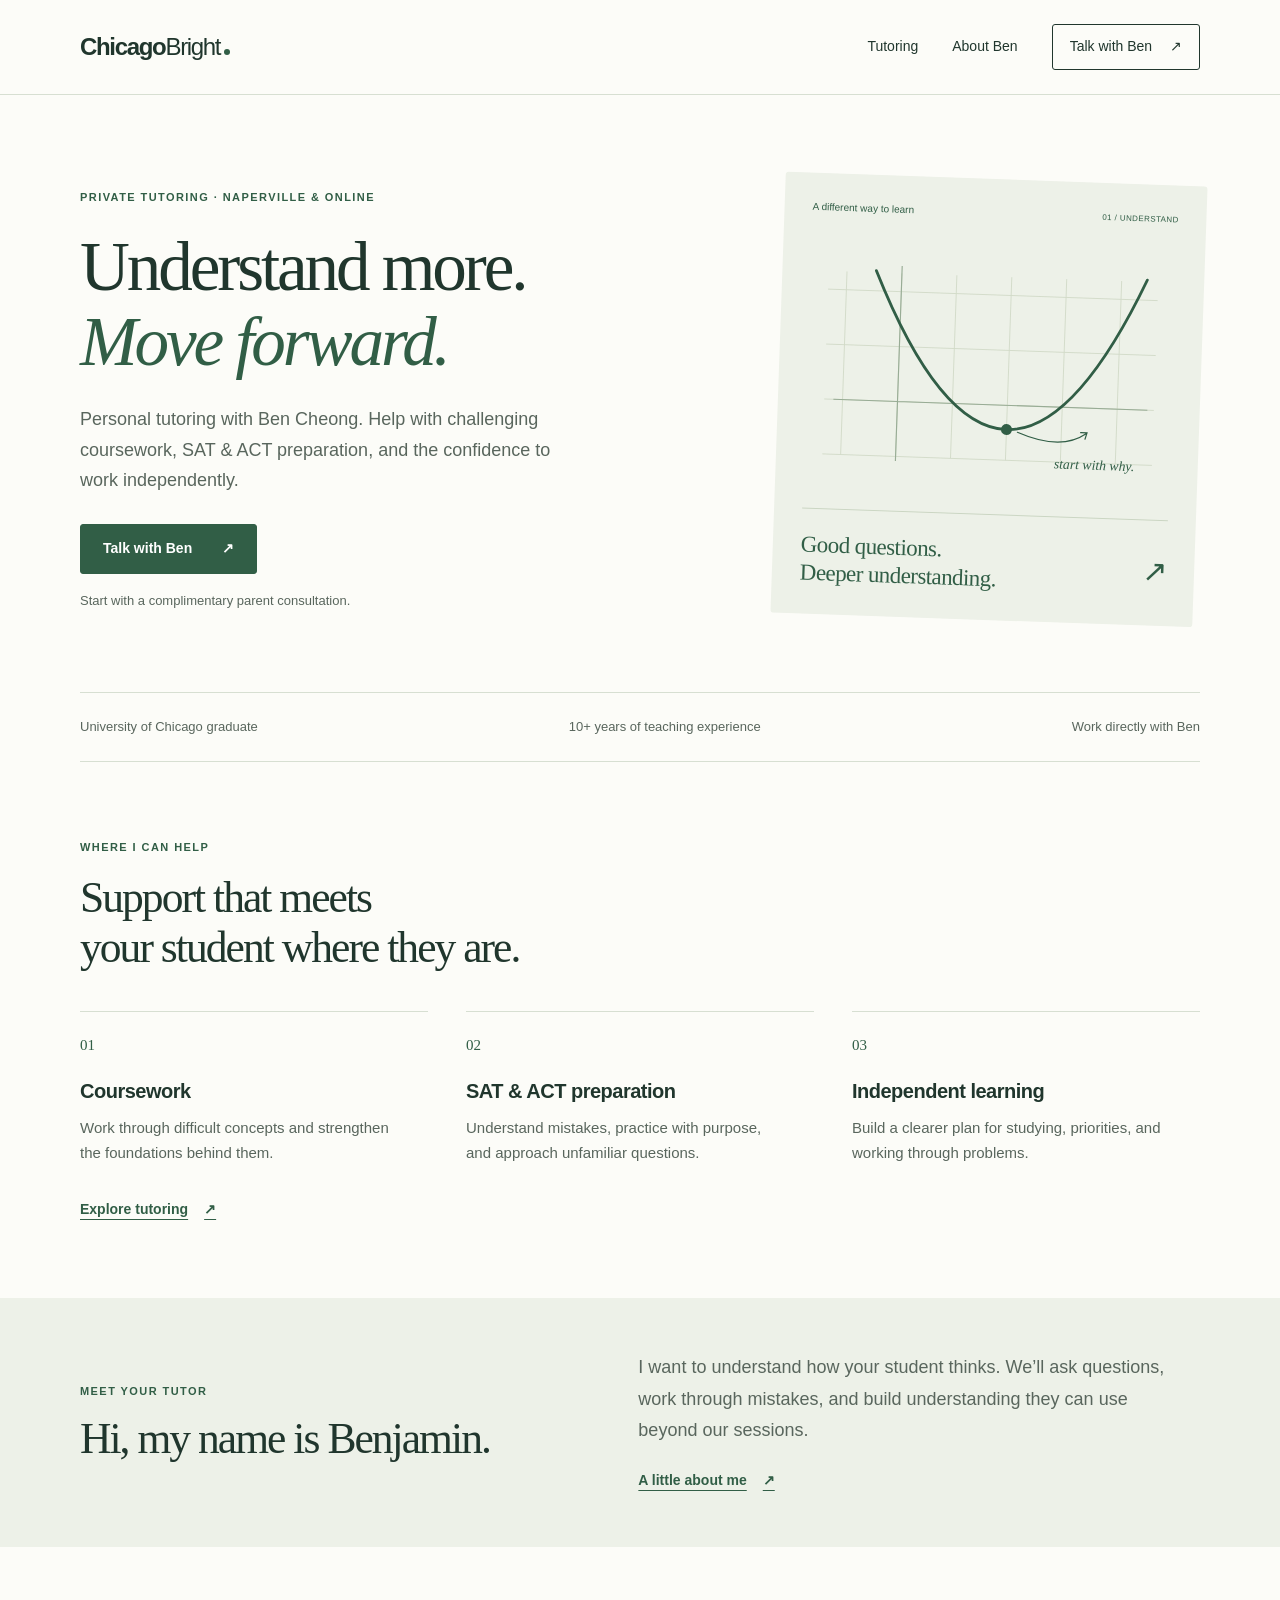
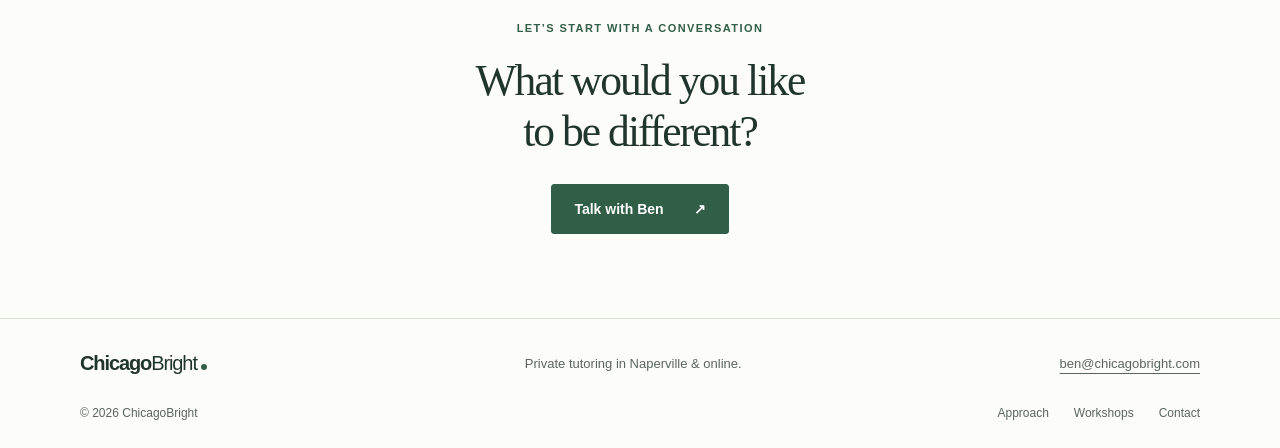
==== index.html @ 4a99ebcf "Update teaching experience to ten years" ====
<!doctype html>
<html lang="en">
<head>
  <meta charset="utf-8">
  <meta name="viewport" content="width=device-width, initial-scale=1">
  <meta name="description" content="Private tutoring with Ben Cheong in Naperville and online. Thoughtful support for high-school coursework, SAT and ACT preparation, and independent learning.">
  <title>ChicagoBright | Private Tutoring with Ben Cheong</title>
  <link rel="stylesheet" href="styles.css">
  <script src="script.js" defer></script>
</head>
<body>
  <a class="skip-link" href="#main">Skip to content</a>
  <header class="site-header">
    <nav class="nav-shell" aria-label="Main navigation">
      <a class="brand" href="index.html" aria-label="ChicagoBright home">Chicago<span>Bright</span><span class="brand-dot" aria-hidden="true"></span></a>
      <button class="menu-button" type="button" aria-expanded="false" aria-controls="nav-links">Menu</button>
      <div class="nav-links" id="nav-links">
        <a href="services.html">Tutoring</a>
        <a href="team.html">About Ben</a>
        <a class="nav-cta" href="contact.html">Talk with Ben <span aria-hidden="true">↗</span></a>
      </div>
    </nav>
  </header>

  <main id="main">
    <section class="home-hero container">
      <div class="hero-copy">
        <p class="eyebrow">Private tutoring · Naperville &amp; online</p>
        <h1>Understand more.<br><em>Move forward.</em></h1>
        <p class="lede">Personal tutoring with Ben Cheong. Help with challenging coursework, SAT &amp; ACT preparation, and the confidence to work independently.</p>
        <a class="button button-primary" href="contact.html">Talk with Ben <span aria-hidden="true">↗</span></a>
        <p class="quiet-note">Start with a complimentary parent consultation.</p>
      </div>
      <div class="study-note" aria-hidden="true">
        <div class="note-top"><span>A different way to learn</span><span>01 / UNDERSTAND</span></div>
        <svg class="study-graph" viewBox="0 0 400 260" fill="none" xmlns="http://www.w3.org/2000/svg">
          <path class="graph-grid" d="M40 30V230M100 30V230M160 30V230M220 30V230M280 30V230M340 30V230M20 50H380M20 110H380M20 170H380M20 230H380"/>
          <path class="graph-axis" d="M30 170H373M100 235V22"/>
          <path class="graph-curve" d="M72 28Q220 365 368 28"/>
          <circle cx="220" cy="196.5" r="6" fill="currentColor"/>
          <path class="graph-annotation" d="M232 199Q280 218 307 198M301 197L308 197L306 204"/>
          <text x="273" y="237">start with why.</text>
        </svg>
        <div class="note-bottom"><span>Good questions.<br>Deeper understanding.</span><span class="note-arrow">↗</span></div>
      </div>
    </section>

    <div class="container credentials" aria-label="About your tutor">
      <p>University of Chicago graduate</p>
      <p>10+ years of teaching experience</p>
      <p>Work directly with Ben</p>
    </div>

    <section class="section container" aria-labelledby="support-heading">
      <div class="section-heading"><p class="eyebrow">Where I can help</p><h2 id="support-heading">Support that meets<br>your student where they are.</h2></div>
      <div class="service-grid">
        <article class="service-item"><span class="item-number">01</span><h3>Coursework</h3><p>Work through difficult concepts and strengthen the foundations behind them.</p></article>
        <article class="service-item"><span class="item-number">02</span><h3>SAT &amp; ACT preparation</h3><p>Understand mistakes, practice with purpose, and approach unfamiliar questions.</p></article>
        <article class="service-item"><span class="item-number">03</span><h3>Independent learning</h3><p>Build a clearer plan for studying, priorities, and working through problems.</p></article>
      </div>
      <a class="text-link section-link" href="services.html">Explore tutoring <span aria-hidden="true">↗</span></a>
    </section>

    <section class="intro-section">
      <div class="container intro-layout">
        <div><p class="eyebrow">Meet your tutor</p><h2>Hi, my name is Benjamin.</h2></div>
        <div class="intro-copy"><p>I want to understand how your student thinks. We’ll ask questions, work through mistakes, and build understanding they can use beyond our sessions.</p><a class="text-link" href="team.html">A little about me <span aria-hidden="true">↗</span></a></div>
      </div>
    </section>

    <section class="closing container">
      <p class="eyebrow">Let’s start with a conversation</p>
      <h2>What would you like<br>to be different?</h2>
      <a class="button button-primary" href="contact.html">Talk with Ben <span aria-hidden="true">↗</span></a>
    </section>
  </main>

  <footer class="site-footer"><div class="container footer-top"><a class="brand" href="index.html">Chicago<span>Bright</span><span class="brand-dot" aria-hidden="true"></span></a><p>Private tutoring in Naperville &amp; online.</p><a href="mailto:ben@chicagobright.com">ben@chicagobright.com</a></div><div class="container footer-bottom"><span>© <span data-year>2026</span> ChicagoBright</span><nav aria-label="More information"><a href="about.html">Approach</a><a href="workshops.html">Workshops</a><a href="contact.html">Contact</a></nav></div></footer>
</body>
</html>
---- styles.css ----
:root {
  --ink: #20362d;
  --muted: #59665d;
  --accent: #315e46;
  --paper: #fcfcf8;
  --wash: #edf1e8;
  --line: #d7dfd2;
  --max: 1120px;
}

* { box-sizing: border-box; }
html { scroll-behavior: smooth; scroll-padding-top: 100px; }
body { margin: 0; background: var(--paper); color: var(--ink); font-family: -apple-system, BlinkMacSystemFont, "Segoe UI", sans-serif; font-size: 16px; line-height: 1.65; -webkit-font-smoothing: antialiased; }
a { color: inherit; text-underline-offset: 5px; }
a:hover { text-decoration-thickness: 2px; }
button, input, textarea { font: inherit; }
img, svg { max-width: 100%; }
p { margin: 0 0 20px; }
h1, h2, h3 { margin: 0; font-weight: 400; }
h1, h2 { font-family: Georgia, "Times New Roman", serif; letter-spacing: -.045em; }
h1 { font-size: clamp(44px, 5.4vw, 72px); line-height: 1.08; }
h1 em { color: var(--accent); font-weight: 400; }
h2 { font-size: clamp(32px, 3.4vw, 46px); line-height: 1.16; }
h3 { font-size: 20px; line-height: 1.3; font-weight: 600; letter-spacing: -.025em; }
:focus-visible { outline: 3px solid var(--accent); outline-offset: 5px; }
.container { width: min(calc(100% - 64px), var(--max)); margin-inline: auto; }
.narrow { width: min(calc(100% - 64px), 760px); margin-inline: auto; }
.skip-link { position: fixed; top: 8px; left: 8px; z-index: 100; padding: 10px 18px; background: var(--ink); color: #fff; transform: translateY(-160%); }
.skip-link:focus { transform: none; }

.site-header { background: var(--paper); border-bottom: 1px solid var(--line); }
.nav-shell { width: min(calc(100% - 64px), var(--max)); min-height: 94px; margin: auto; display: flex; align-items: center; justify-content: space-between; gap: 28px; position: relative; }
.brand { display: inline-flex; align-items: baseline; font-size: 24px; font-weight: 650; letter-spacing: -.055em; text-decoration: none; white-space: nowrap; }
.brand > span:not(.brand-dot) { font-weight: 400; }
.brand-dot { width: 6px; height: 6px; margin-left: 4px; background: var(--accent); border-radius: 50%; }
.nav-links { display: flex; align-items: center; gap: 34px; }
.nav-links a { text-decoration: none; font-size: 14px; font-weight: 500; }
.nav-links a:hover, .nav-links a[aria-current="page"] { text-decoration: underline; text-underline-offset: 7px; }
.nav-links .nav-cta { padding: 10px 17px; border: 1px solid var(--ink); border-radius: 3px; }
.nav-cta span { margin-left: 14px; }
.menu-button { display: none; border: 1px solid var(--line); border-radius: 3px; padding: 8px 13px; color: var(--ink); background: transparent; cursor: pointer; }
.eyebrow { margin: 0 0 24px; font-size: 11px; font-weight: 600; letter-spacing: .13em; text-transform: uppercase; color: var(--accent); }
.lede { max-width: 560px; font-size: 18px; line-height: 1.7; color: var(--muted); }
.muted { color: var(--muted); }
.quiet-note { margin: 16px 0 0; font-size: 13px; color: var(--muted); }
.button { display: inline-flex; justify-content: center; align-items: center; gap: 30px; min-height: 50px; padding: 12px 22px; font-size: 14px; font-weight: 600; text-decoration: none; border: 1px solid var(--accent); border-radius: 3px; }
.button-primary { color: #fff; background: var(--accent); }
.button-primary:hover { background: var(--ink); border-color: var(--ink); text-decoration: none; }
.button-secondary { background: transparent; color: var(--ink); }
.button-secondary:hover { background: var(--wash); text-decoration: none; }
.text-link { display: inline-flex; align-items: center; gap: 16px; font-size: 14px; font-weight: 600; color: var(--accent); }
.home-hero { display: grid; grid-template-columns: 1.2fr .8fr; gap: 64px; align-items: center; padding-block: 84px 72px; }
.hero-copy .lede { margin-block: 25px 28px; max-width: 480px; }
.study-note { padding: 26px 28px; background: var(--wash); border-radius: 3px; transform: rotate(2deg); color: var(--accent); }
.note-top { display: flex; align-items: center; justify-content: space-between; gap: 15px; font-size: 10px; }
.note-top > :last-child { font-size: 8px; letter-spacing: .05em; }
.study-graph { display: block; width: 100%; margin: 27px 0; overflow: visible; }
.graph-grid { stroke: #d2dbc9; stroke-width: 1; }
.graph-axis { stroke: #98ac95; stroke-width: 1.25; }
.graph-curve { stroke: var(--accent); stroke-width: 3; stroke-linecap: round; }
.graph-annotation { stroke: var(--accent); stroke-width: 1.3; stroke-linecap: round; }
.study-graph text { font-family: Georgia, serif; font-size: 15px; font-style: italic; fill: var(--accent); }
.note-bottom { border-top: 1px solid #cbd6c3; padding-top: 22px; display: flex; justify-content: space-between; align-items: center; font-family: Georgia, serif; font-size: 23px; line-height: 1.25; letter-spacing: -.025em; }
.note-arrow { font-family: sans-serif; font-size: 30px; font-weight: 300; }
.credentials { display: flex; justify-content: space-between; gap: 24px; border-block: 1px solid var(--line); padding-block: 23px; }
.credentials p { margin: 0; font-size: 13px; color: var(--muted); }
.section { padding-block: 76px; }
.section-heading { margin-bottom: 38px; }
.section-heading .eyebrow { margin-bottom: 16px; }
.service-grid { display: grid; grid-template-columns: repeat(3, 1fr); gap: 38px; }
.service-item { padding-top: 21px; border-top: 1px solid var(--line); }
.item-number { display: block; margin-bottom: 21px; color: var(--accent); font-family: Georgia, serif; font-size: 15px; }
.service-item h3 { margin-bottom: 12px; }
.service-item p { max-width: 310px; margin-bottom: 0; color: var(--muted); font-size: 15px; }
.section-link { margin-top: 32px; }
.intro-section { padding-block: 54px; background: var(--wash); }
.intro-layout { display: grid; grid-template-columns: 1fr 1.15fr; gap: 70px; align-items: center; }
.intro-layout .eyebrow { margin-bottom: 13px; }
.intro-copy p { max-width: 550px; color: var(--muted); font-size: 18px; line-height: 1.75; }
.closing { padding-block: 72px 84px; text-align: center; }
.closing .eyebrow { margin-bottom: 18px; }
.closing h2 { margin-bottom: 28px; }

.page-hero { padding-block: 66px 44px; }
.page-hero h1 { max-width: 850px; font-size: clamp(40px, 5vw, 62px); }
.page-hero .lede { margin-top: 22px; margin-bottom: 0; }
.page-content { padding-block: 12px 68px; }
.page-content > .eyebrow { margin-top: 32px; }
.private-offer { display: grid; grid-template-columns: 1fr auto; gap: 60px; align-items: center; padding-block: 32px; border-block: 1px solid var(--line); }
.private-offer h2 { font-size: 32px; margin-bottom: 16px; }
.private-offer > div > p:not(.quiet-note) { max-width: 600px; color: var(--muted); }
.private-offer .text-link { max-width: 100%; }
.private-offer .text-link span { flex-shrink: 0; }
.session-price { margin: 0; font-family: Georgia, "Times New Roman", serif; font-size: 48px; line-height: 1.2; letter-spacing: -.04em; }
.session-price span { display: block; margin-top: 8px; font-family: -apple-system, BlinkMacSystemFont, "Segoe UI", sans-serif; font-size: 14px; line-height: 1.5; letter-spacing: 0; color: var(--muted); }
.pricing-note { margin-top: 20px; max-width: 640px; font-size: 13px; color: var(--muted); }
.disclosures { margin-top: 36px; border-block: 1px solid var(--line); }
.disclosures details + details { border-top: 1px solid var(--line); }
summary { cursor: pointer; padding: 20px 36px 20px 0; position: relative; font-size: 16px; font-weight: 500; list-style: none; }
summary::-webkit-details-marker { display: none; }
summary::after { content: "+"; position: absolute; right: 4px; font-size: 22px; font-weight: 400; top: 14px; }
details[open] > summary::after { content: "−"; }
.detail-body { padding: 0 0 24px; max-width: 780px; color: var(--muted); }
.detail-body p:last-child { margin-bottom: 0; }
.detail-body ul, .detail-body ol { padding-left: 22px; margin: 0; }
.detail-body li + li { margin-top: 6px; }
.detail-body h3 { color: var(--ink); font-size: 16px; margin-bottom: 7px; }
.detail-body .program + .program { margin-top: 23px; }
.inline-cta { display: flex; justify-content: space-between; align-items: center; gap: 30px; border-top: 1px solid var(--line); padding-block: 40px 64px; }
.inline-cta h2 { font-size: clamp(27px, 3vw, 36px); }
.bio-layout { display: grid; grid-template-columns: .85fr 1.25fr; gap: 76px; align-items: start; }
.bio-aside { padding: 28px; background: var(--wash); }
.bio-portrait { margin: 0 0 28px; overflow: hidden; aspect-ratio: 5 / 4; background: var(--paper); }
.bio-portrait img { display: block; width: 100%; height: 100%; object-fit: cover; object-position: 50% 20%; }
.bio-aside dl { margin: 0; }
.bio-aside dt { margin-top: 19px; font-size: 11px; text-transform: uppercase; letter-spacing: .1em; color: var(--accent); }
.bio-aside dd { margin: 5px 0 0; font-size: 15px; }
.bio-copy { max-width: 600px; }
.bio-copy p { font-size: 18px; color: var(--muted); }
.bio-copy .text-link { margin-top: 8px; }
.approach-grid { display: grid; grid-template-columns: repeat(3, 1fr); gap: 40px; }
.approach-grid p { font-size: 16px; color: var(--muted); }
.approach-grid h2 { font-size: 30px; margin-bottom: 15px; }
.approach-grid .item-number { margin-bottom: 24px; }
.contact-layout { display: grid; grid-template-columns: 1.15fr .85fr; gap: 90px; padding-bottom: 88px; align-items: start; }
.contact-actions { padding-top: 12px; }
.contact-actions > p { max-width: 470px; color: var(--muted); }
.contact-actions .button { margin: 8px 0 25px; }
.contact-direct { display: grid; gap: 10px; margin-top: 8px; }
.contact-direct a { width: fit-content; font-size: 16px; overflow-wrap: anywhere; }
.consultation-note { padding: 30px; background: var(--wash); }
.consultation-note .eyebrow { margin-bottom: 18px; }
.consultation-note h2 { font-size: 32px; margin-bottom: 18px; }
.consultation-note ul { padding-left: 18px; margin: 0; color: var(--muted); font-size: 15px; }
.consultation-note li + li { margin-top: 10px; }
.workshop-grid { display: grid; grid-template-columns: 1fr 1fr; gap: 60px; }
.workshop-grid article { border-top: 1px solid var(--line); padding-top: 27px; }
.workshop-grid h2 { font-size: 32px; margin-bottom: 18px; }
.workshop-grid p { color: var(--muted); }
.workshop-grid .text-link { margin-top: 4px; }

.site-footer { border-top: 1px solid var(--line); padding-block: 28px 24px; }
.footer-top { display: flex; align-items: center; justify-content: space-between; gap: 24px; }
.footer-top .brand { font-size: 20px; }
.footer-top p, .footer-top > a:not(.brand) { font-size: 13px; color: var(--muted); margin: 0; }
.footer-bottom { display: flex; justify-content: space-between; gap: 24px; padding-top: 24px; font-size: 12px; color: var(--muted); }
.footer-bottom nav { display: flex; flex-wrap: wrap; gap: 25px; }
.footer-bottom a { text-decoration: none; }
.footer-bottom a:hover, .footer-bottom a[aria-current="page"] { text-decoration: underline; }

@media (max-width: 900px) {
  .home-hero { gap: 36px; grid-template-columns: 1.1fr .9fr; padding-block: 60px; }
  .study-note { padding: 20px; }
  .note-top > :last-child { display: none; }
  .service-grid { gap: 25px; }
  .intro-layout, .bio-layout { gap: 40px; }
  .contact-layout { gap: 38px; }
  .private-offer { gap: 35px; }
  .footer-top { flex-wrap: wrap; }
}

@media (max-width: 640px) {
  .container, .narrow, .nav-shell { width: calc(100% - 40px); }
  .nav-shell { min-height: 76px; flex-wrap: wrap; gap: 0; padding-block: 15px; }
  .brand { font-size: 22px; }
  .nav-links { width: 100%; flex-direction: column; align-items: stretch; gap: 5px; padding-top: 16px; }
  .nav-links a { padding: 12px 0; }
  .nav-links .nav-cta { margin-top: 4px; padding-inline: 15px; }
  .js .menu-button { display: block; }
  .js .nav-links { display: none; }
  .js .nav-links.open { display: flex; }
  .eyebrow { font-size: 10px; letter-spacing: .105em; margin-bottom: 21px; }
  .home-hero { grid-template-columns: 1fr; padding-block: 46px 34px; gap: 38px; }
  .home-hero h1 { font-size: clamp(39px, 10.5vw, 62px); }
  .hero-copy .lede { margin-block: 21px 25px; font-size: 17px; }
  .study-note { transform: none; padding: 20px 22px; }
  .note-top > :last-child { display: block; }
  .study-graph { height: 145px; margin: 8px 0; }
  .note-bottom { padding-top: 14px; font-size: 20px; }
  .credentials { flex-direction: column; gap: 10px; padding-block: 20px; }
  .credentials p { font-size: 12px; }
  .section { padding-block: 46px; }
  .section-heading { margin-bottom: 28px; }
  .service-grid, .intro-layout, .bio-layout, .contact-layout, .approach-grid, .workshop-grid { grid-template-columns: 1fr; gap: 28px; }
  .service-item { padding-top: 17px; }
  .item-number { margin-bottom: 13px; }
  .service-item p { max-width: none; }
  .intro-section { padding-block: 36px; }
  .intro-layout { gap: 20px; }
  .intro-copy p { font-size: 17px; }
  .closing { padding-block: 45px 52px; }
  .page-hero { padding-block: 43px 33px; }
  .page-hero h1 { font-size: 42px; }
  .page-content { padding-bottom: 42px; }
  .private-offer { grid-template-columns: 1fr; gap: 25px; padding-block: 25px; }
  .session-price { font-size: 42px; }
  .inline-cta { flex-direction: column; align-items: start; gap: 22px; padding-block: 30px 45px; }
  .bio-layout .bio-aside { order: 2; }
  .bio-aside { padding: 23px; }
  .initials { font-size: 55px; margin-bottom: 22px; }
  .contact-layout { padding-bottom: 45px; }
  .contact-actions { padding-top: 0; }
  .consultation-note { padding: 25px; }
  .footer-top { flex-direction: column; align-items: start; gap: 12px; }
  .footer-bottom { flex-direction: column-reverse; gap: 19px; padding-top: 22px; }
  .footer-bottom nav { gap: 26px; }
}

@media (prefers-reduced-motion: reduce) {
  html { scroll-behavior: auto; }
}
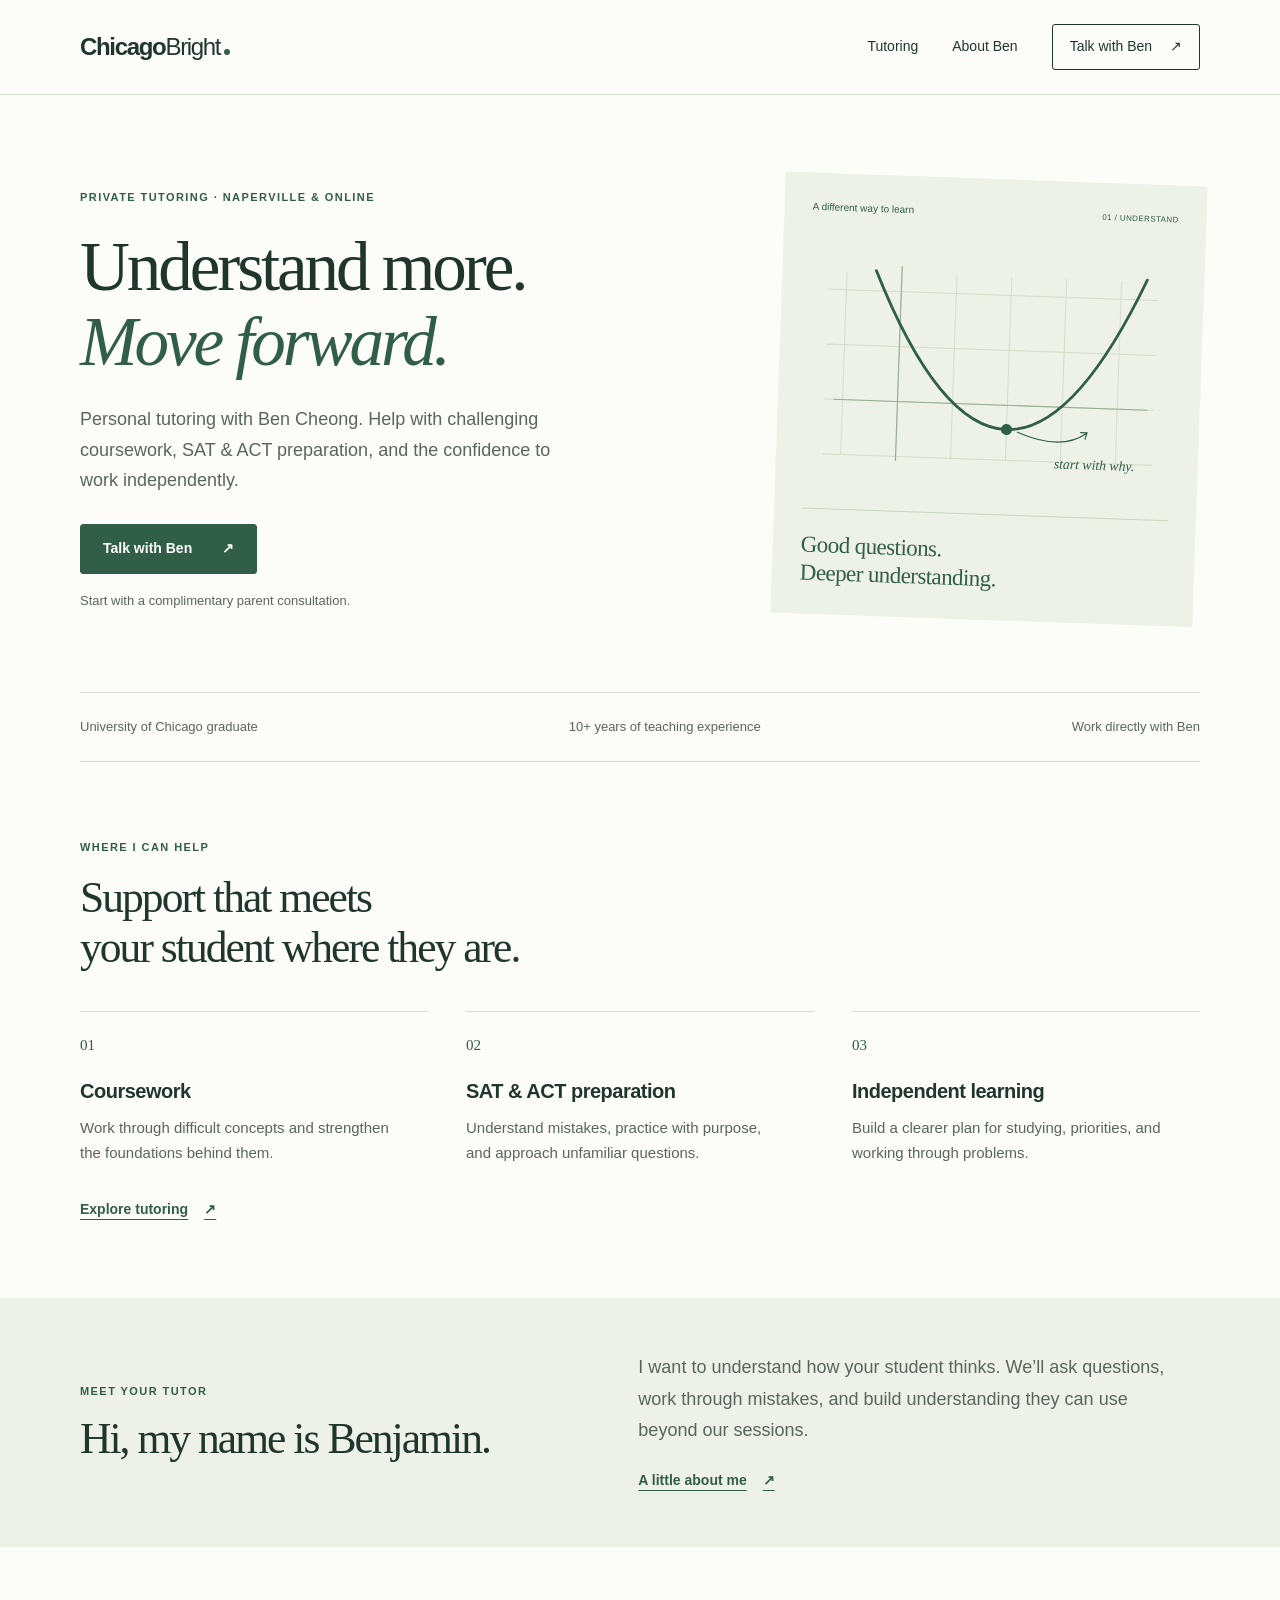
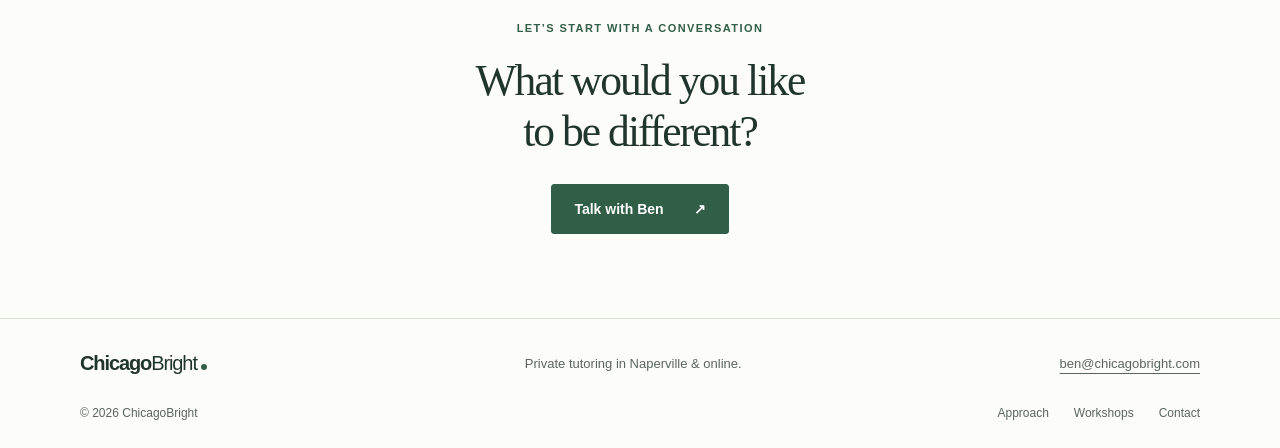
==== commit c7a6f488: "Remove decorative arrow from homepage note" ====
--- a/index.html
+++ b/index.html
@@ -41,7 +41,7 @@
           <path class="graph-annotation" d="M232 199Q280 218 307 198M301 197L308 197L306 204"/>
           <text x="273" y="237">start with why.</text>
         </svg>
-        <div class="note-bottom"><span>Good questions.<br>Deeper understanding.</span><span class="note-arrow">↗</span></div>
+        <div class="note-bottom"><span>Good questions.<br>Deeper understanding.</span></div>
       </div>
     </section>
 
--- a/styles.css
+++ b/styles.css
@@ -87,6 +87,7 @@
 .page-content { padding-block: 12px 68px; }
 .page-content > .eyebrow { margin-top: 32px; }
 .private-offer { display: grid; grid-template-columns: 1fr auto; gap: 60px; align-items: center; padding-block: 32px; border-block: 1px solid var(--line); }
+.group-offer { margin-top: 44px; }
 .private-offer h2 { font-size: 32px; margin-bottom: 16px; }
 .private-offer > div > p:not(.quiet-note) { max-width: 600px; color: var(--muted); }
 .private-offer .text-link { max-width: 100%; }
@@ -125,7 +126,8 @@
 .contact-layout { display: grid; grid-template-columns: 1.15fr .85fr; gap: 90px; padding-bottom: 88px; align-items: start; }
 .contact-actions { padding-top: 12px; }
 .contact-actions > p { max-width: 470px; color: var(--muted); }
-.contact-actions .button { margin: 8px 0 25px; }
+.contact-buttons { display: flex; flex-wrap: wrap; gap: 12px; margin: 8px 0 25px; }
+.contact-buttons .button { margin: 0; }
 .contact-direct { display: grid; gap: 10px; margin-top: 8px; }
 .contact-direct a { width: fit-content; font-size: 16px; overflow-wrap: anywhere; }
 .consultation-note { padding: 30px; background: var(--wash); }
@@ -200,6 +202,8 @@
   .initials { font-size: 55px; margin-bottom: 22px; }
   .contact-layout { padding-bottom: 45px; }
   .contact-actions { padding-top: 0; }
+  .contact-buttons { align-items: stretch; flex-direction: column; }
+  .contact-buttons .button { width: 100%; }
   .consultation-note { padding: 25px; }
   .footer-top { flex-direction: column; align-items: start; gap: 12px; }
   .footer-bottom { flex-direction: column-reverse; gap: 19px; padding-top: 22px; }
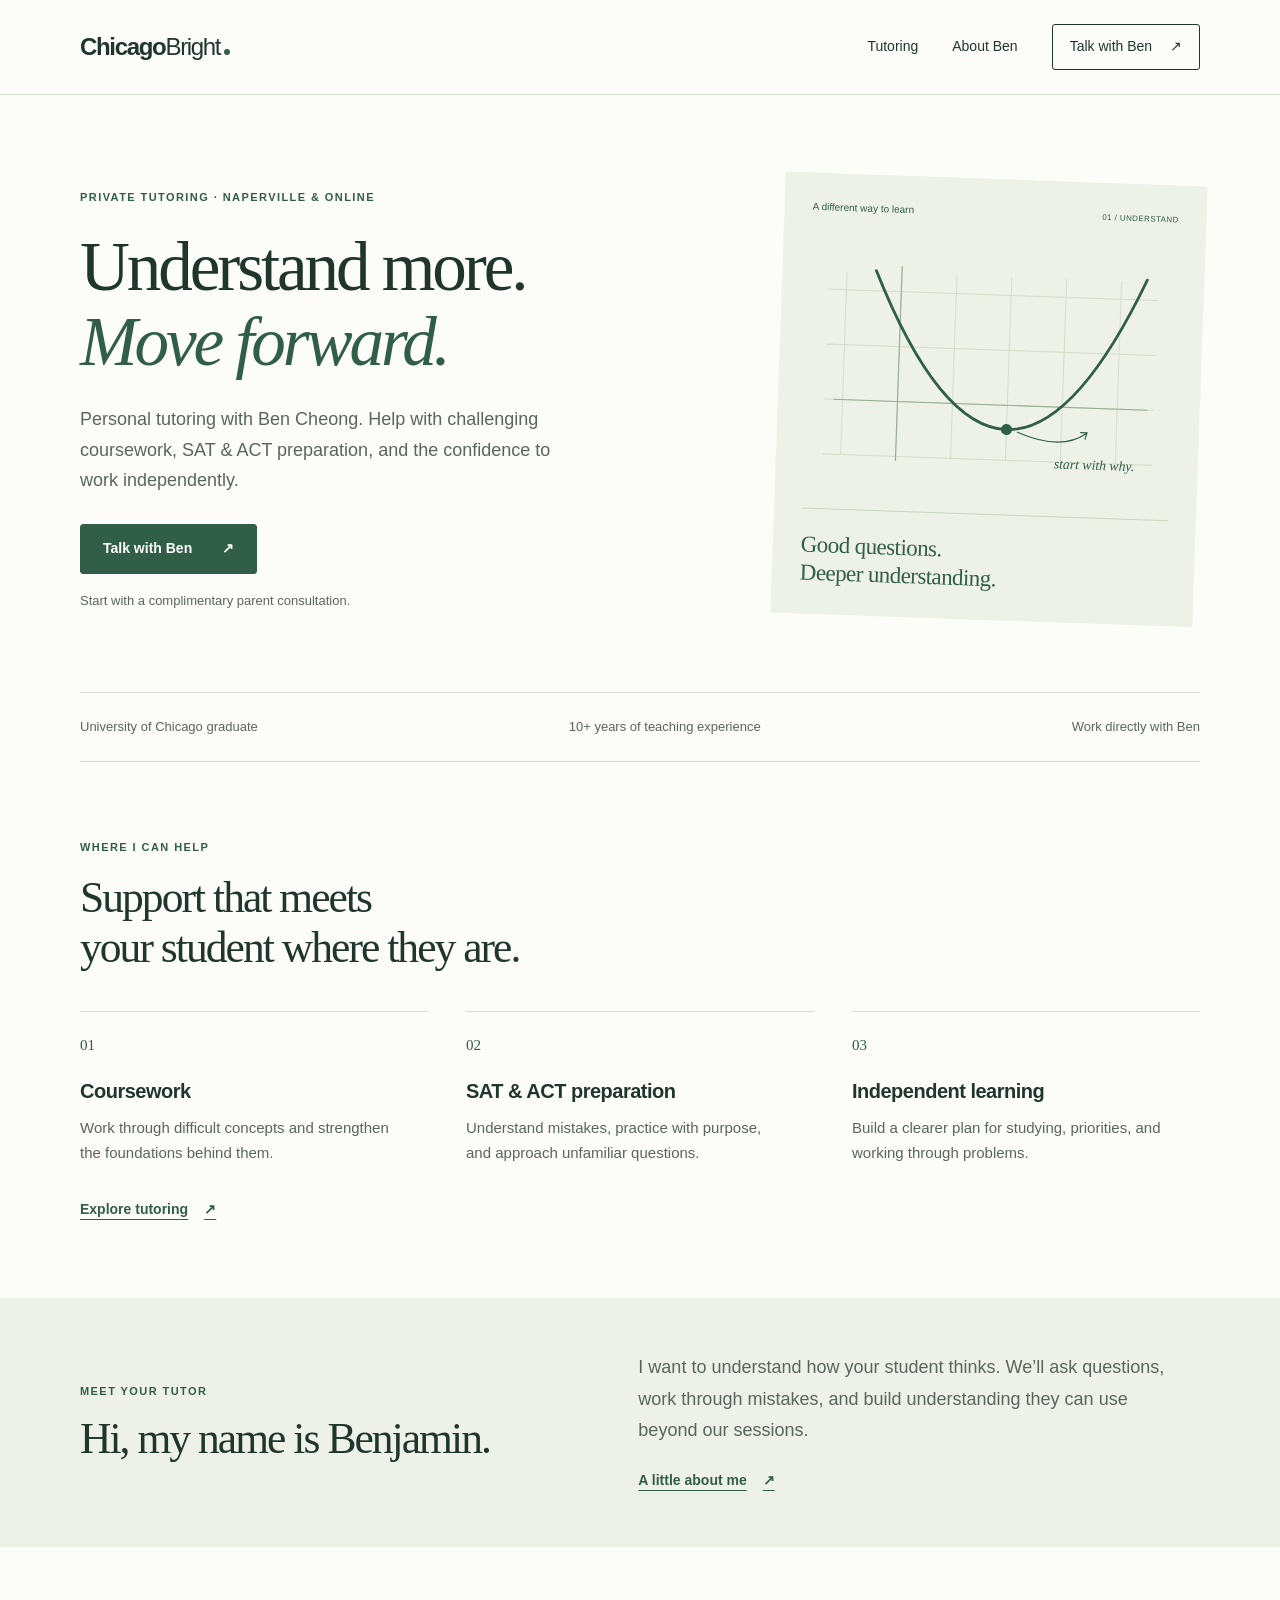
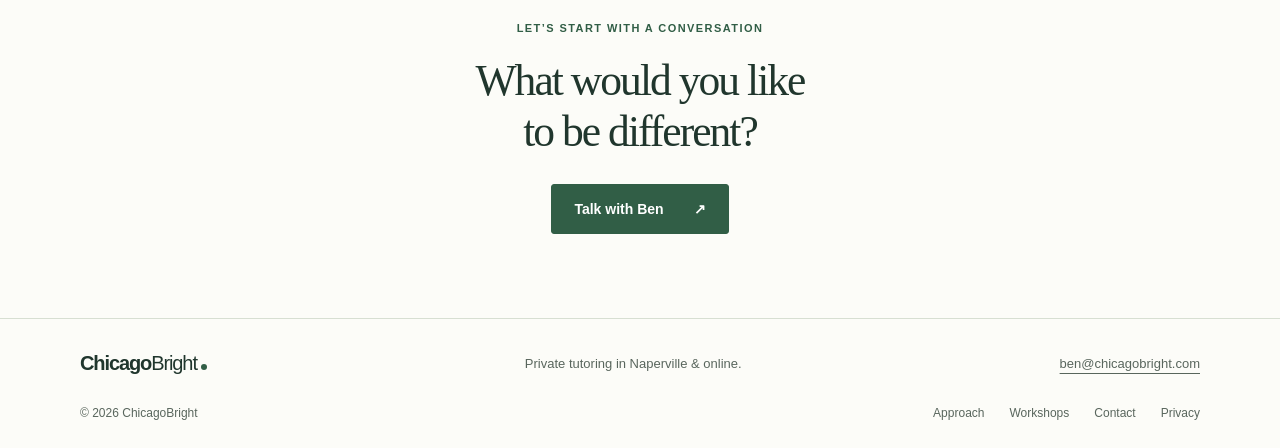
==== commit cfdd10ea: "Add Google Analytics and privacy policy" ====
--- a/index.html
+++ b/index.html
@@ -1,6 +1,8 @@
 <!doctype html>
 <html lang="en">
 <head>
+  <script async src="https://www.googletagmanager.com/gtag/js?id=G-B98TLDS70D"></script>
+  <script>window.dataLayer=window.dataLayer||[];function gtag(){dataLayer.push(arguments);}gtag('js',new Date());gtag('config','G-B98TLDS70D');</script>
   <meta charset="utf-8">
   <meta name="viewport" content="width=device-width, initial-scale=1">
   <meta name="description" content="Private tutoring with Ben Cheong in Naperville and online. Thoughtful support for high-school coursework, SAT and ACT preparation, and independent learning.">
@@ -75,6 +77,6 @@
     </section>
   </main>
 
-  <footer class="site-footer"><div class="container footer-top"><a class="brand" href="index.html">Chicago<span>Bright</span><span class="brand-dot" aria-hidden="true"></span></a><p>Private tutoring in Naperville &amp; online.</p><a href="mailto:ben@chicagobright.com">ben@chicagobright.com</a></div><div class="container footer-bottom"><span>© <span data-year>2026</span> ChicagoBright</span><nav aria-label="More information"><a href="about.html">Approach</a><a href="workshops.html">Workshops</a><a href="contact.html">Contact</a></nav></div></footer>
+  <footer class="site-footer"><div class="container footer-top"><a class="brand" href="index.html">Chicago<span>Bright</span><span class="brand-dot" aria-hidden="true"></span></a><p>Private tutoring in Naperville &amp; online.</p><a href="mailto:ben@chicagobright.com">ben@chicagobright.com</a></div><div class="container footer-bottom"><span>© <span data-year>2026</span> ChicagoBright</span><nav aria-label="More information"><a href="about.html">Approach</a><a href="workshops.html">Workshops</a><a href="contact.html">Contact</a><a href="privacy.html">Privacy</a></nav></div></footer>
 </body>
 </html>
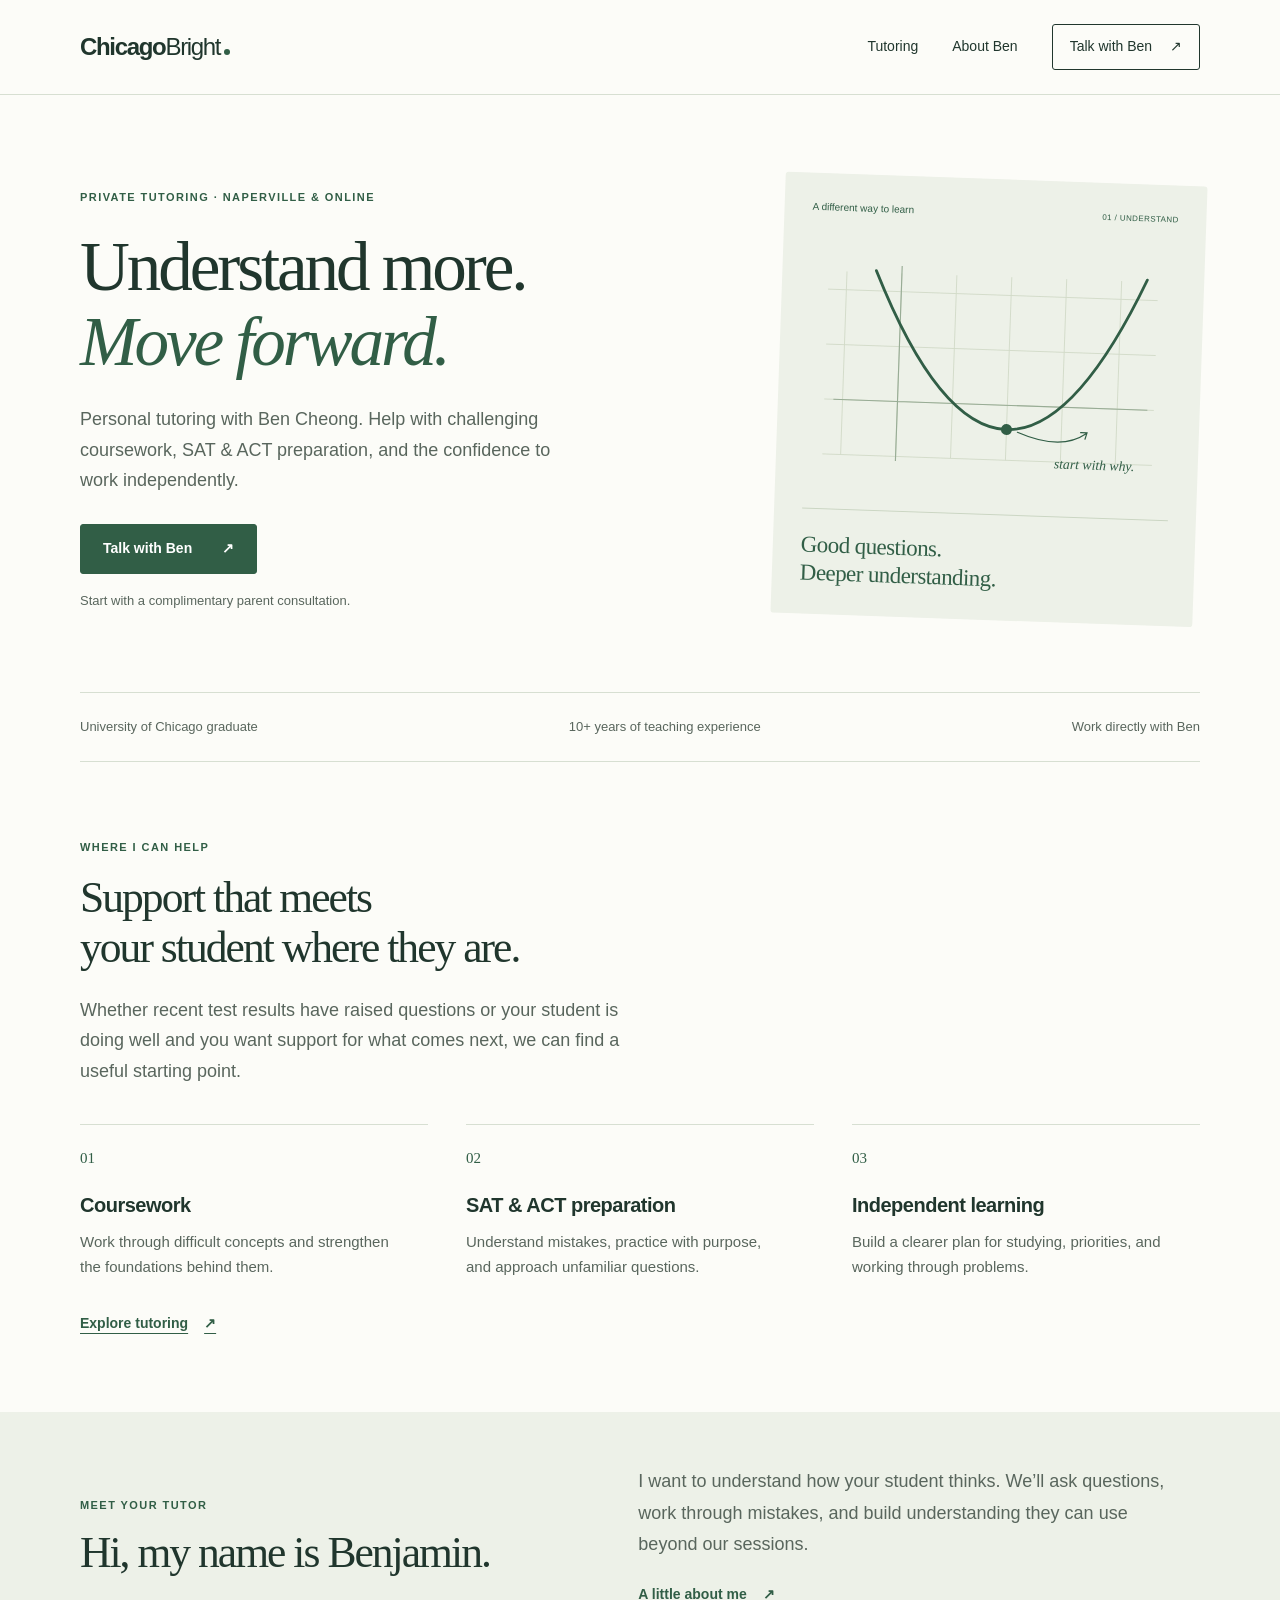
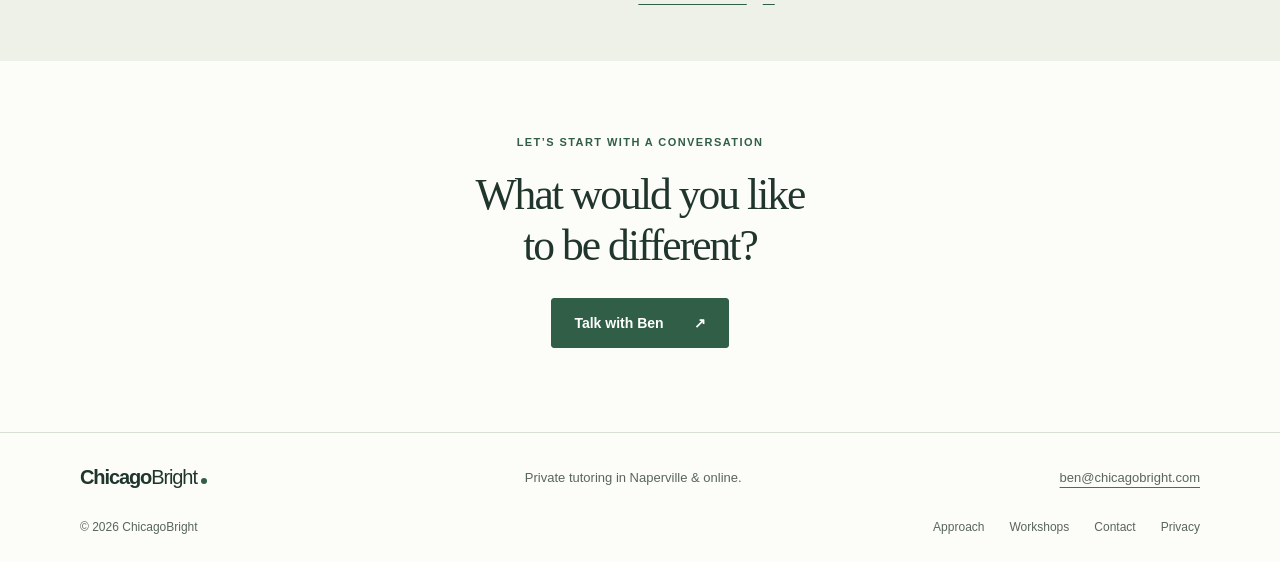
==== commit 16e39525: "Welcome families reviewing test results or planning ahead" ====
--- a/index.html
+++ b/index.html
@@ -54,7 +54,7 @@
     </div>
 
     <section class="section container" aria-labelledby="support-heading">
-      <div class="section-heading"><p class="eyebrow">Where I can help</p><h2 id="support-heading">Support that meets<br>your student where they are.</h2></div>
+      <div class="section-heading"><p class="eyebrow">Where I can help</p><h2 id="support-heading">Support that meets<br>your student where they are.</h2><p class="lede">Whether recent test results have raised questions or your student is doing well and you want support for what comes next, we can find a useful starting point.</p></div>
       <div class="service-grid">
         <article class="service-item"><span class="item-number">01</span><h3>Coursework</h3><p>Work through difficult concepts and strengthen the foundations behind them.</p></article>
         <article class="service-item"><span class="item-number">02</span><h3>SAT &amp; ACT preparation</h3><p>Understand mistakes, practice with purpose, and approach unfamiliar questions.</p></article>
--- a/styles.css
+++ b/styles.css
@@ -67,6 +67,7 @@
 .section { padding-block: 76px; }
 .section-heading { margin-bottom: 38px; }
 .section-heading .eyebrow { margin-bottom: 16px; }
+.section-heading .lede { margin-top: 22px; margin-bottom: 0; }
 .service-grid { display: grid; grid-template-columns: repeat(3, 1fr); gap: 38px; }
 .service-item { padding-top: 21px; border-top: 1px solid var(--line); }
 .item-number { display: block; margin-bottom: 21px; color: var(--accent); font-family: Georgia, serif; font-size: 15px; }
@@ -85,6 +86,9 @@
 .page-hero h1 { max-width: 850px; font-size: clamp(40px, 5vw, 62px); }
 .page-hero .lede { margin-top: 22px; margin-bottom: 0; }
 .page-content { padding-block: 12px 68px; }
+.preparation-situations { display: grid; grid-template-columns: repeat(2, minmax(0, 1fr)); gap: 48px; padding-bottom: 32px; }
+.preparation-situations h2 { font-size: 28px; margin-bottom: 16px; }
+.preparation-situations p { color: var(--muted); margin-bottom: 0; }
 .page-content > .eyebrow { margin-top: 32px; }
 .private-offer { display: grid; grid-template-columns: 1fr auto; gap: 60px; align-items: center; padding-block: 32px; border-block: 1px solid var(--line); }
 .group-offer { margin-top: 44px; }
@@ -194,6 +198,7 @@
   .page-hero { padding-block: 43px 33px; }
   .page-hero h1 { font-size: 42px; }
   .page-content { padding-bottom: 42px; }
+  .preparation-situations { grid-template-columns: 1fr; gap: 28px; }
   .private-offer { grid-template-columns: 1fr; gap: 25px; padding-block: 25px; }
   .session-price { font-size: 42px; }
   .inline-cta { flex-direction: column; align-items: start; gap: 22px; padding-block: 30px 45px; }
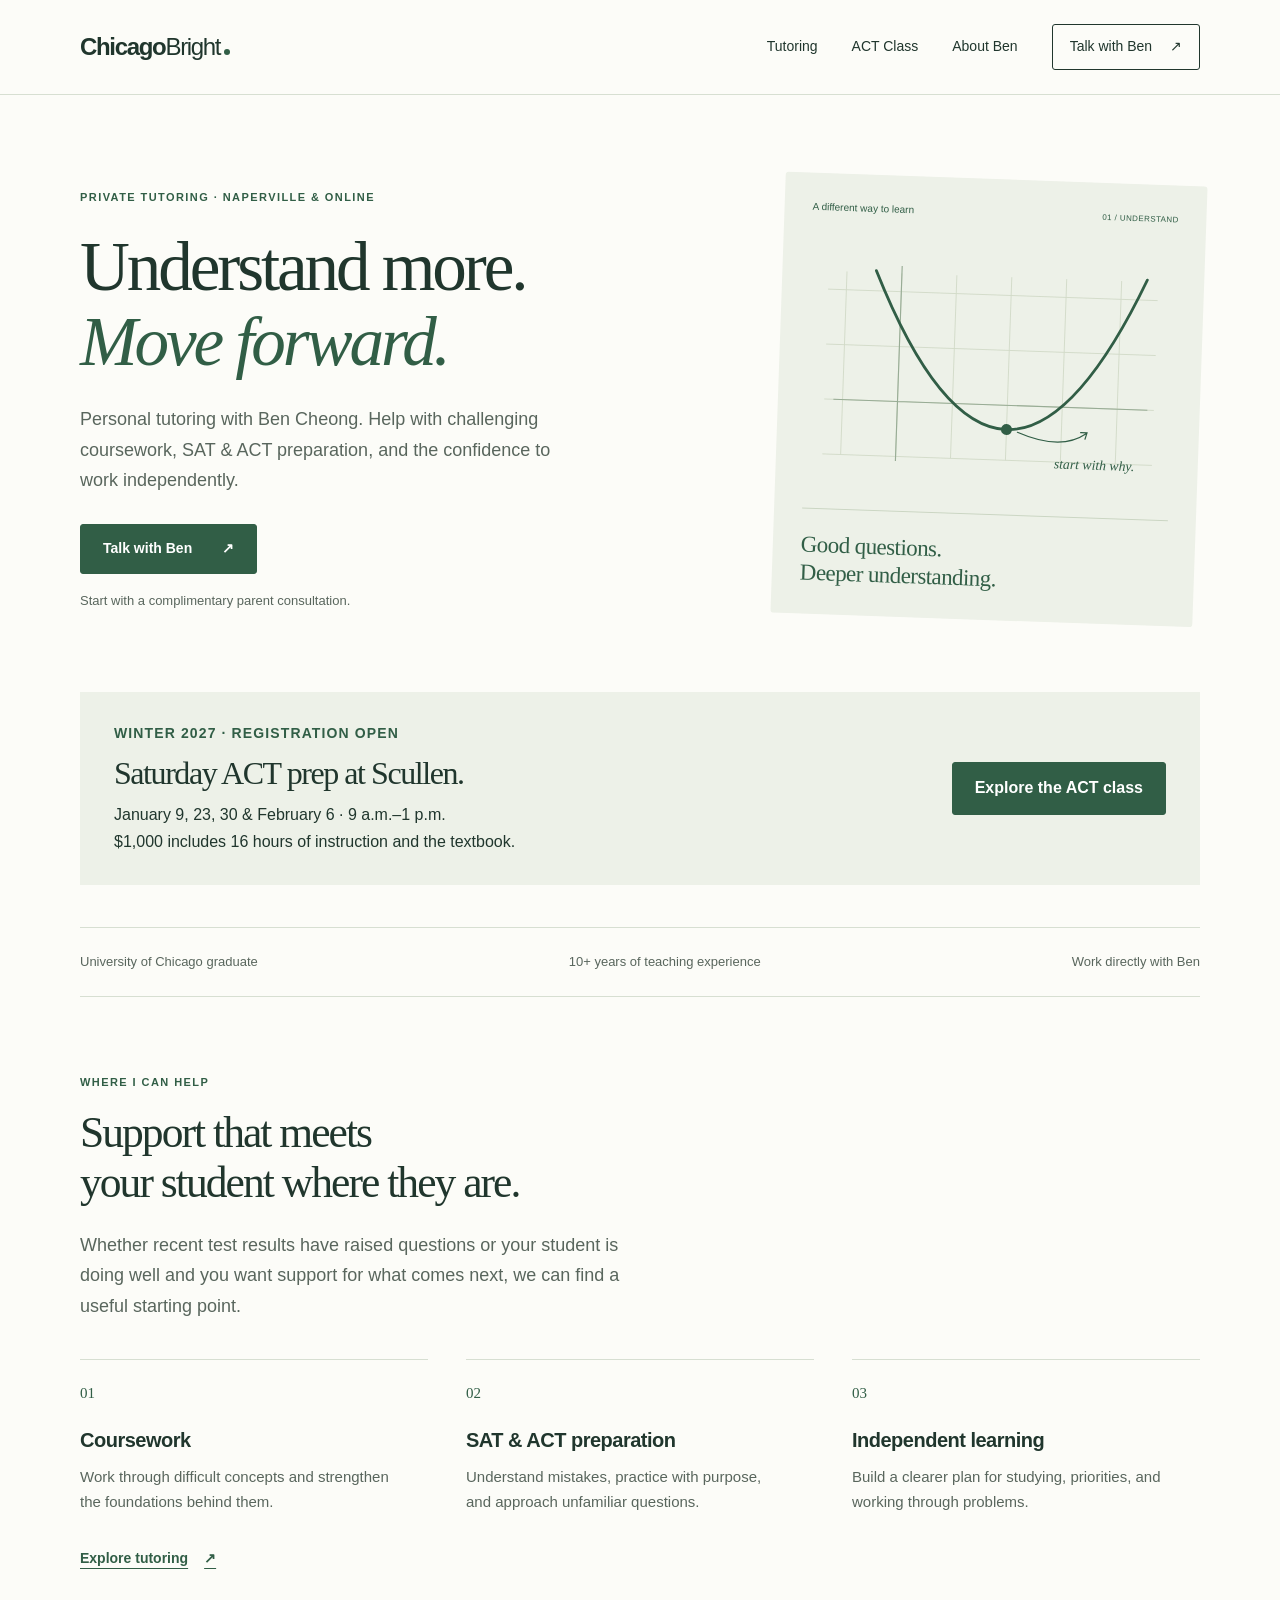
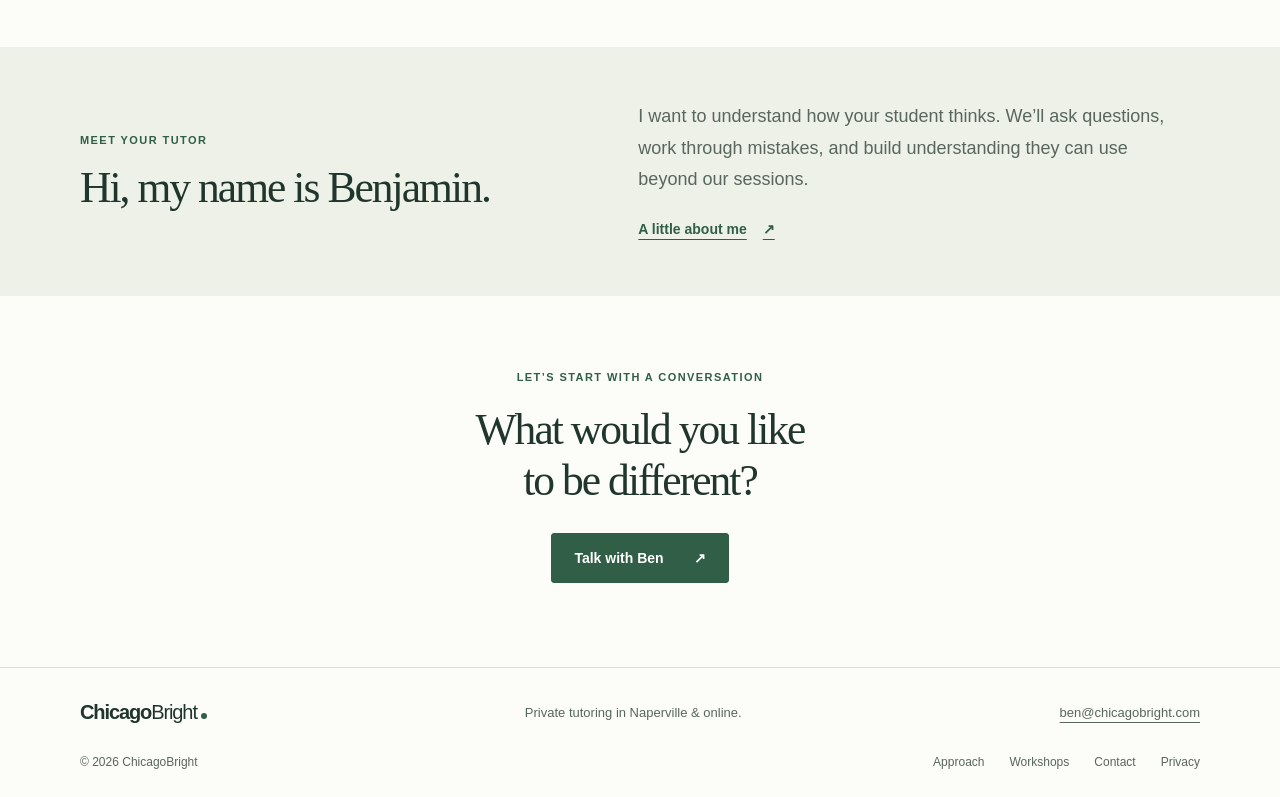
==== commit e1cff1fb: "Add Scullen winter ACT class page and registration links" ====
--- a/index.html
+++ b/index.html
@@ -7,7 +7,10 @@
   <meta name="viewport" content="width=device-width, initial-scale=1">
   <meta name="description" content="Private tutoring with Ben Cheong in Naperville and online. Thoughtful support for high-school coursework, SAT and ACT preparation, and independent learning.">
   <title>ChicagoBright | Private Tutoring with Ben Cheong</title>
+  <link rel="icon" href="favicon.png" type="image/png" sizes="512x512">
+  <link rel="icon" href="favicon.svg" type="image/svg+xml">
   <link rel="stylesheet" href="styles.css">
+  <link rel="stylesheet" href="act-class.css">
   <script src="script.js" defer></script>
 </head>
 <body>
@@ -18,6 +21,7 @@
       <button class="menu-button" type="button" aria-expanded="false" aria-controls="nav-links">Menu</button>
       <div class="nav-links" id="nav-links">
         <a href="services.html">Tutoring</a>
+        <a href="scullen-act-2027.html">ACT Class</a>
         <a href="team.html">About Ben</a>
         <a class="nav-cta" href="contact.html">Talk with Ben <span aria-hidden="true">↗</span></a>
       </div>
@@ -45,6 +49,11 @@
         </svg>
         <div class="note-bottom"><span>Good questions.<br>Deeper understanding.</span></div>
       </div>
+    </section>
+
+    <section class="course-announcement container" aria-labelledby="act-class-heading">
+      <div><p class="eyebrow">Winter 2027 · Registration open</p><h2 id="act-class-heading">Saturday ACT prep at Scullen.</h2><p>January 9, 23, 30 &amp; February 6 · 9 a.m.–1 p.m.<br>$1,000 includes 16 hours of instruction and the textbook.</p></div>
+      <a class="button button-primary" href="scullen-act-2027.html">Explore the ACT class</a>
     </section>
 
     <div class="container credentials" aria-label="About your tutor">
--- a/styles.css
+++ b/styles.css
@@ -134,6 +134,10 @@
 .contact-buttons .button { margin: 0; }
 .contact-direct { display: grid; gap: 10px; margin-top: 8px; }
 .contact-direct a { width: fit-content; font-size: 16px; overflow-wrap: anywhere; }
+.class-updates { margin-top: 34px; padding-top: 28px; border-top: 1px solid var(--line); }
+.class-updates h2 { margin-bottom: 14px; font-size: 28px; }
+.class-updates > p { max-width: 470px; color: var(--muted); }
+.class-updates .quiet-note { margin-bottom: 0; }
 .consultation-note { padding: 30px; background: var(--wash); }
 .consultation-note .eyebrow { margin-bottom: 18px; }
 .consultation-note h2 { font-size: 32px; margin-bottom: 18px; }
--- a/act-class.css
+++ b/act-class.css
@@ -0,0 +1,40 @@
+.course-hero { display: grid; grid-template-columns: 1.15fr .85fr; gap: 64px; align-items: start; padding-block: 64px 56px; }
+.course-hero .eyebrow, .course-details .eyebrow, .course-announcement .eyebrow { font-size: 14px; letter-spacing: .08em; margin-bottom: 18px; }
+.course-hero h1 { font-size: clamp(44px, 5vw, 66px); }
+.course-hero .lede { margin-block: 24px; }
+.course-hero .button, .course-details .button, .course-announcement .button { font-size: 16px; }
+.course-hero .quiet-note { font-size: 14px; }
+.course-summary { padding: 30px; background: var(--wash); border: 1px solid var(--line); }
+.course-summary h2 { font-size: 30px; }
+.course-summary dl { margin: 22px 0 0; }
+.course-summary dl > div { border-top: 1px solid var(--line); padding-block: 17px; }
+.course-summary dl > div:last-child { padding-bottom: 0; }
+.course-summary dt { font-size: 14px; font-weight: 600; color: var(--accent); margin-bottom: 5px; }
+.course-summary dd { margin: 0; }
+.course-summary .course-price { font-family: Georgia, serif; font-size: 34px; line-height: 1.3; }
+.course-summary dd span { display: block; color: var(--muted); font-size: 16px; }
+.course-details { display: grid; grid-template-columns: 1.25fr .75fr; gap: 72px; border-top: 1px solid var(--line); padding-block: 48px 68px; }
+.course-details h2 { font-size: 34px; margin-bottom: 20px; }
+.course-details section + section { margin-top: 38px; }
+.course-details ul, .course-details ol { padding-left: 22px; }
+.course-details li + li { margin-top: 12px; }
+.course-teacher img { display: block; width: 100%; height: auto; aspect-ratio: 5 / 4; object-fit: cover; object-position: 50% 20%; margin-bottom: 22px; }
+.course-details .course-referral { padding: 23px; background: var(--wash); }
+.course-referral h2 { font-size: 27px; }
+.course-referral p:last-child { margin-bottom: 0; }
+.course-contact { overflow-wrap: anywhere; }
+.course-disclaimer { font-size: 13px; color: var(--muted); margin-top: 28px; }
+.course-announcement { display: flex; align-items: center; justify-content: space-between; gap: 28px; padding: 30px 34px; background: var(--wash); margin-bottom: 42px; }
+.course-announcement h2 { font-size: 32px; margin-bottom: 10px; }
+.course-announcement p { margin-bottom: 0; }
+.course-announcement .eyebrow { margin-bottom: 10px; }
+.course-announcement .button { flex-shrink: 0; }
+@media (max-width: 900px) {
+  .course-hero { gap: 32px; grid-template-columns: 1fr 1fr; }
+  .course-details { gap: 40px; }
+}
+@media (max-width: 640px) {
+  .course-hero, .course-details { grid-template-columns: 1fr; gap: 32px; padding-block: 36px; }
+  .course-summary { padding: 24px; }
+  .course-announcement { flex-direction: column; align-items: start; padding: 24px; }
+}
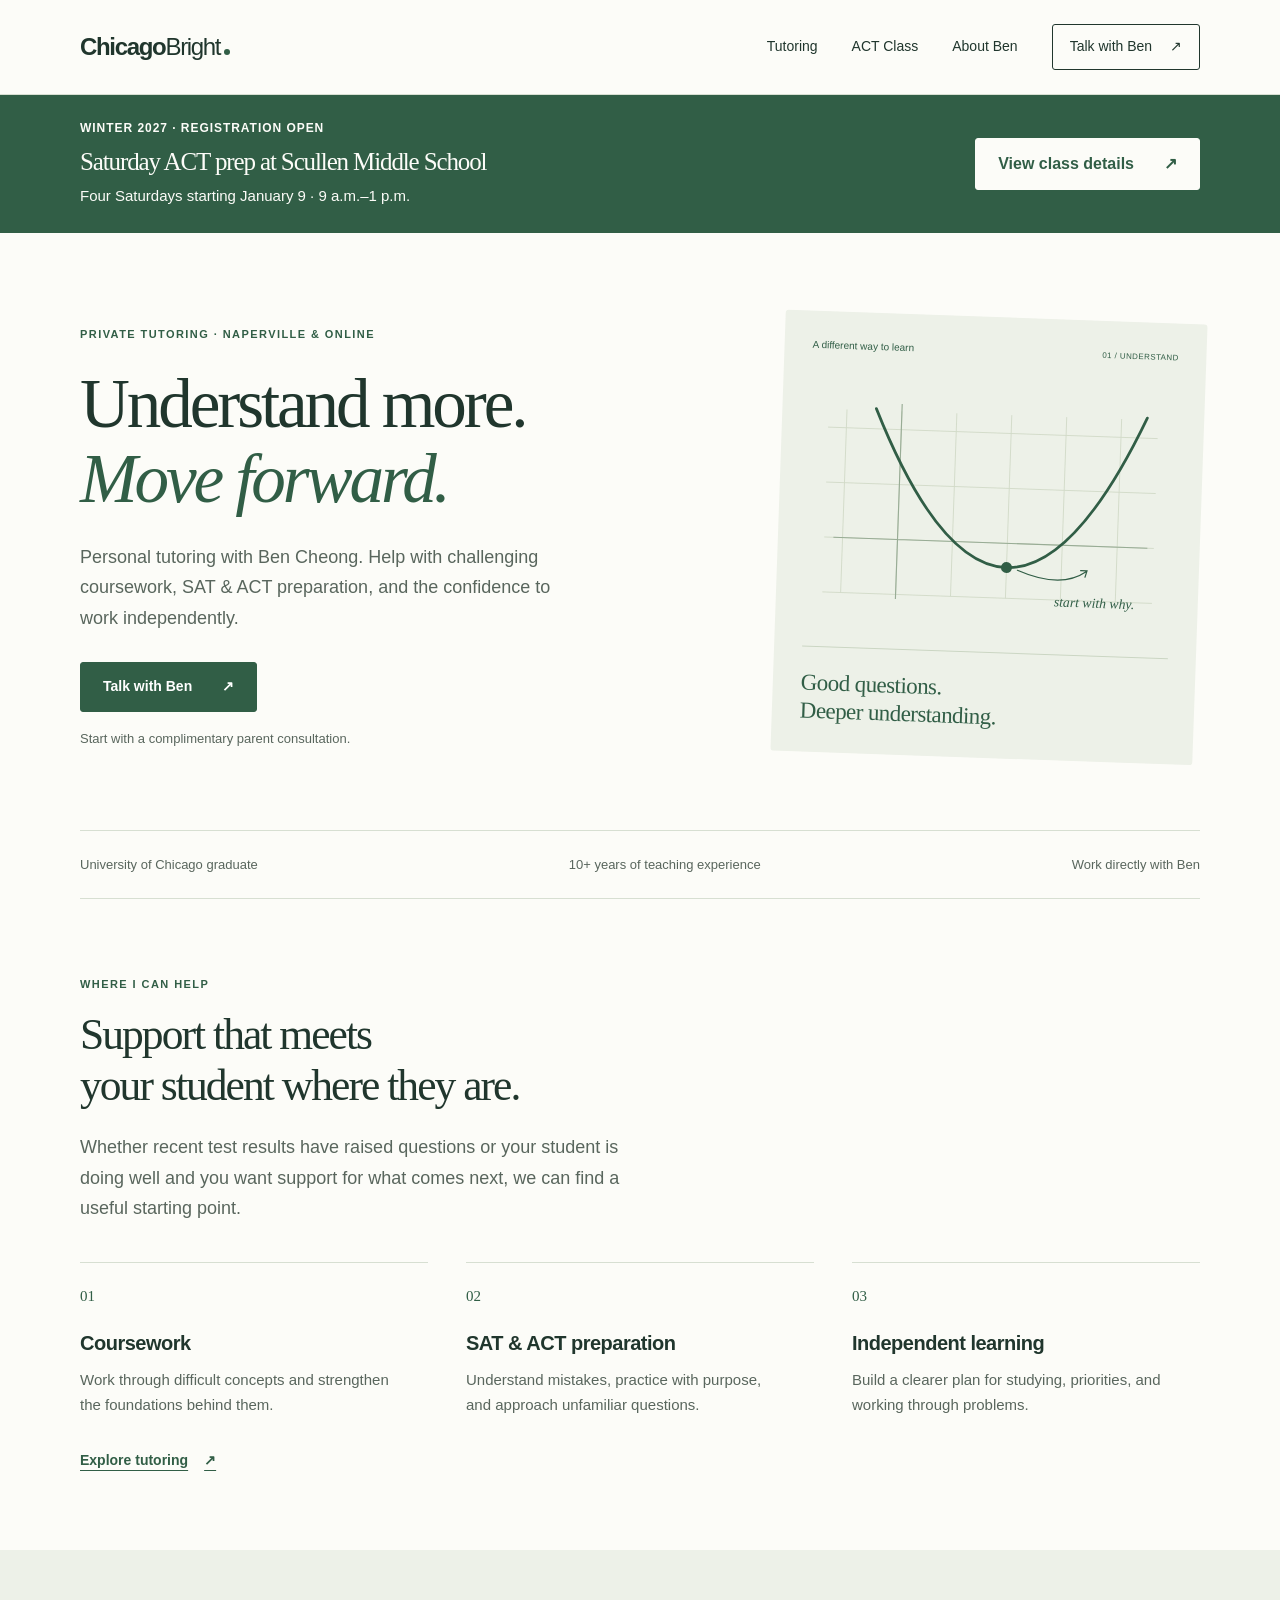
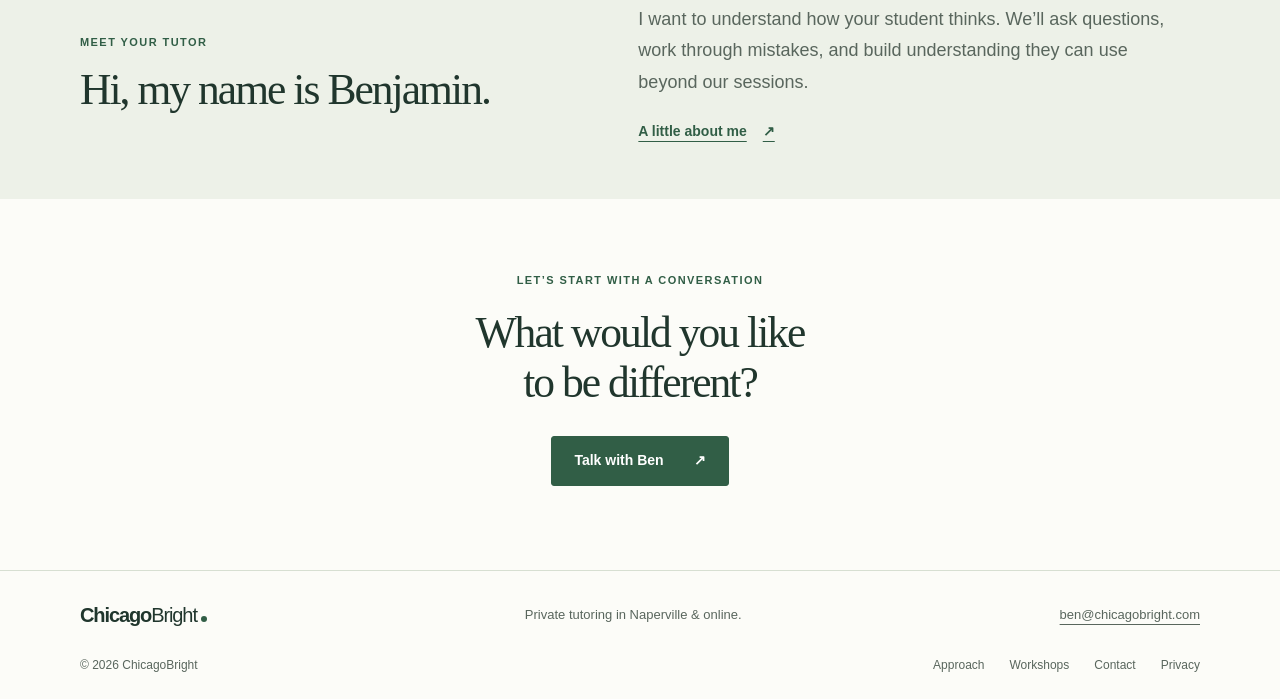
==== commit d4340471: "Feature ACT class banner at top of homepage" ====
--- a/index.html
+++ b/index.html
@@ -29,6 +29,17 @@
   </header>
 
   <main id="main">
+    <section class="course-banner" aria-labelledby="act-class-heading">
+      <div class="course-announcement container">
+        <div>
+          <p class="eyebrow">Winter 2027 · Registration open</p>
+          <h2 id="act-class-heading">Saturday ACT prep at Scullen Middle School</h2>
+          <p>Four Saturdays starting January 9 · 9 a.m.–1 p.m.</p>
+        </div>
+        <a class="button" href="scullen-act-2027.html">View class details <span aria-hidden="true">↗</span></a>
+      </div>
+    </section>
+
     <section class="home-hero container">
       <div class="hero-copy">
         <p class="eyebrow">Private tutoring · Naperville &amp; online</p>
@@ -49,11 +60,6 @@
         </svg>
         <div class="note-bottom"><span>Good questions.<br>Deeper understanding.</span></div>
       </div>
-    </section>
-
-    <section class="course-announcement container" aria-labelledby="act-class-heading">
-      <div><p class="eyebrow">Winter 2027 · Registration open</p><h2 id="act-class-heading">Saturday ACT prep at Scullen.</h2><p>January 9, 23, 30 &amp; February 6 · 9 a.m.–1 p.m.<br>$1,000 includes 16 hours of instruction and the textbook.</p></div>
-      <a class="button button-primary" href="scullen-act-2027.html">Explore the ACT class</a>
     </section>
 
     <div class="container credentials" aria-label="About your tutor">
--- a/act-class.css
+++ b/act-class.css
@@ -24,11 +24,14 @@
 .course-referral p:last-child { margin-bottom: 0; }
 .course-contact { overflow-wrap: anywhere; }
 .course-disclaimer { font-size: 13px; color: var(--muted); margin-top: 28px; }
-.course-announcement { display: flex; align-items: center; justify-content: space-between; gap: 28px; padding: 30px 34px; background: var(--wash); margin-bottom: 42px; }
-.course-announcement h2 { font-size: 32px; margin-bottom: 10px; }
-.course-announcement p { margin-bottom: 0; }
-.course-announcement .eyebrow { margin-bottom: 10px; }
-.course-announcement .button { flex-shrink: 0; }
+.course-banner { background: var(--accent); color: var(--paper); }
+.course-announcement { display: flex; align-items: center; justify-content: space-between; gap: 28px; padding-block: 24px; }
+.course-announcement h2 { font-size: 25px; margin-bottom: 8px; color: inherit; }
+.course-announcement p { margin-bottom: 0; font-size: 15px; }
+.course-announcement .eyebrow { margin-bottom: 8px; color: inherit; font-size: 12px; }
+.course-announcement .button { flex-shrink: 0; background: var(--paper); color: var(--accent); border-color: var(--paper); }
+.course-announcement .button:hover { background: var(--wash); border-color: var(--wash); }
+.course-announcement .button:focus-visible { outline: 3px solid var(--paper); outline-offset: 4px; }
 @media (max-width: 900px) {
   .course-hero { gap: 32px; grid-template-columns: 1fr 1fr; }
   .course-details { gap: 40px; }
@@ -36,5 +39,5 @@
 @media (max-width: 640px) {
   .course-hero, .course-details { grid-template-columns: 1fr; gap: 32px; padding-block: 36px; }
   .course-summary { padding: 24px; }
-  .course-announcement { flex-direction: column; align-items: start; padding: 24px; }
+  .course-announcement { flex-direction: column; align-items: start; gap: 18px; padding-block: 24px; }
 }
